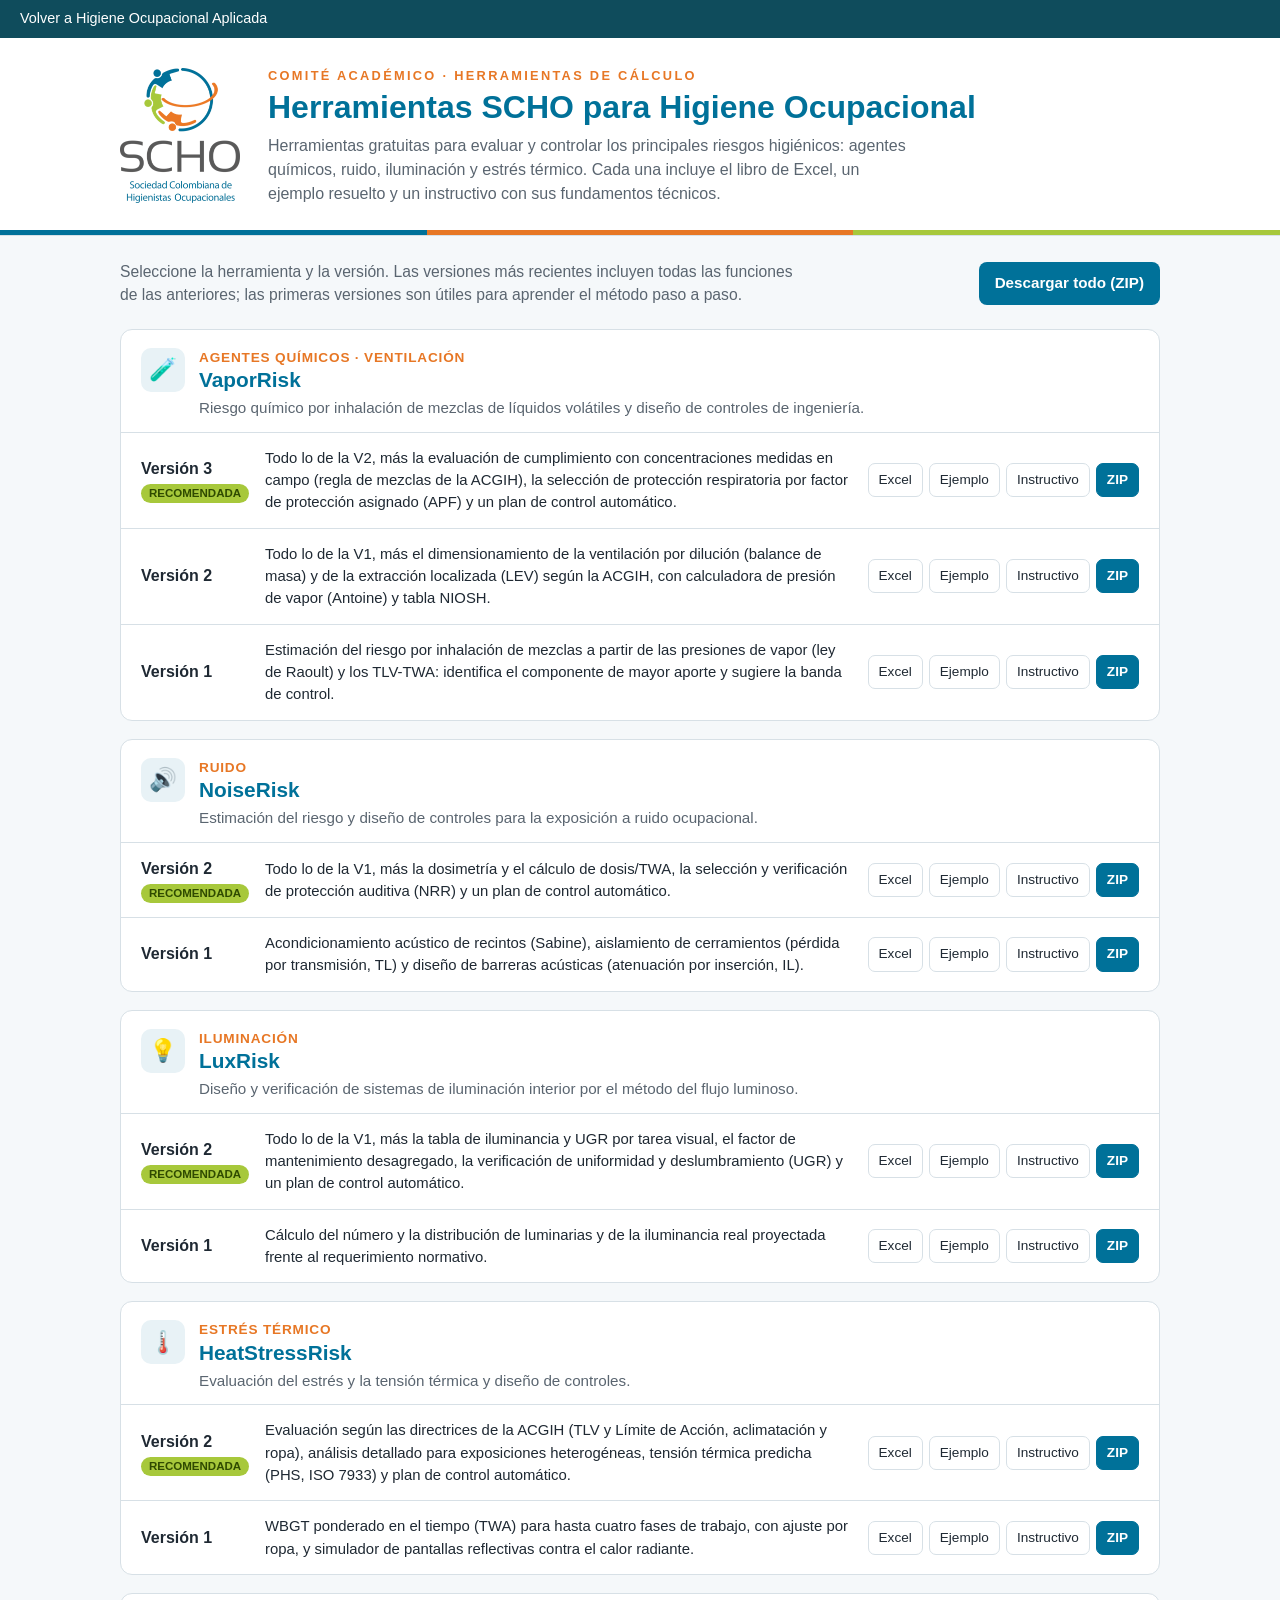
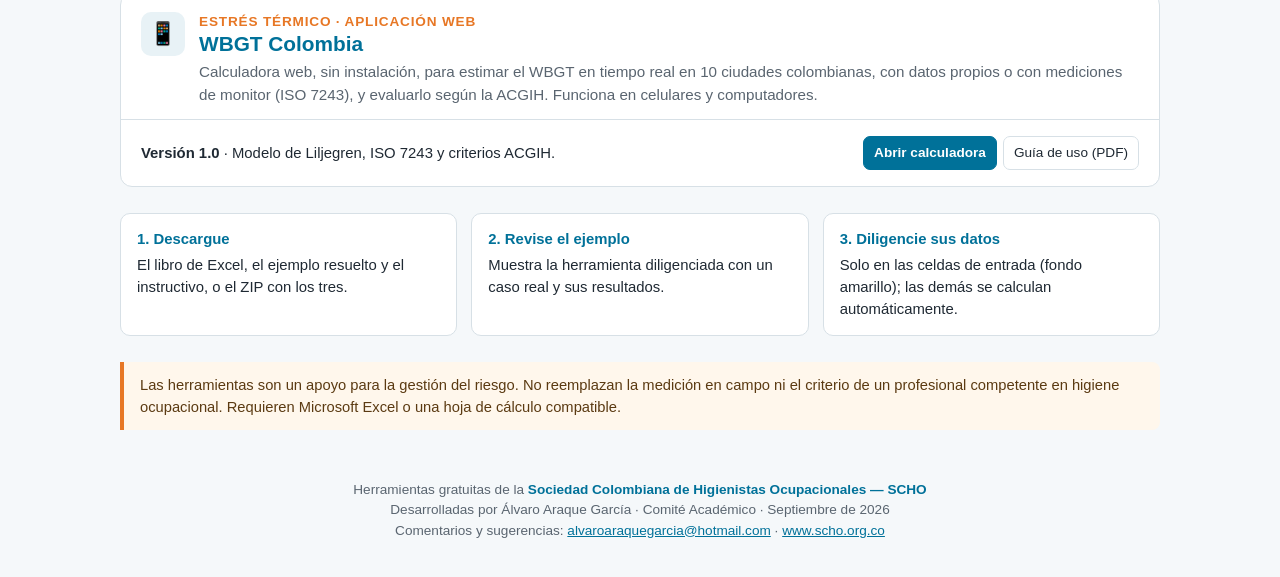
==== herramientas/index.html @ 8128efe5 "Add files via upload" ====
<!DOCTYPE html>
<html lang="es">
<head>
<meta charset="UTF-8">
<meta name="viewport" content="width=device-width, initial-scale=1.0">
<title>Herramientas SCHO · Cálculo para Higiene Ocupacional</title>
<meta name="description" content="Herramientas gratuitas de la Sociedad Colombiana de Higienistas Ocupacionales (SCHO) para evaluar y controlar riesgos higiénicos: agentes químicos, ruido, iluminación y estrés térmico.">
<meta property="og:title" content="Herramientas SCHO · Cálculo para Higiene Ocupacional">
<meta property="og:description" content="Herramientas gratuitas para evaluar y controlar riesgos químicos, ruido, iluminación y estrés térmico. Excel, ejemplos resueltos e instructivos.">
<meta property="og:image" content="logo-scho.png">
<meta property="og:type" content="website">
<link rel="icon" type="image/png" href="favicon.png">
<style>
:root{--blue:#007199;--blue-d:#005574;--tint:#e8f2f6;--orange:#e77725;--green:#a7c83b;--ink:#1f2933;--muted:#5a6570;--line:#d7e0e6;--bg:#f5f8fa}
*{box-sizing:border-box;margin:0;padding:0}
body{font-family:Calibri,"Segoe UI",Carlito,"Helvetica Neue",Arial,sans-serif;color:var(--ink);background:var(--bg);line-height:1.5}
a{color:var(--blue)}
.hero{background:#fff;border-bottom:1px solid var(--line)}
.hero .in{max-width:1080px;margin:0 auto;padding:28px 20px 24px;display:flex;gap:28px;align-items:center}
.hero img{width:120px;height:auto;flex:none}
.eyebrow{color:var(--orange);font-weight:700;letter-spacing:.18em;font-size:.8rem}
.hero h1{color:var(--blue);font-size:2rem;line-height:1.15;margin:4px 0 8px}
.hero p{color:var(--muted);max-width:640px}
.bar{display:flex;height:5px}.bar i{flex:1}.bar i:nth-child(1){background:var(--blue)}.bar i:nth-child(2){background:var(--orange)}.bar i:nth-child(3){background:var(--green)}
main{max-width:1080px;margin:0 auto;padding:24px 20px 10px}
.intro{display:flex;flex-wrap:wrap;gap:12px;align-items:center;justify-content:space-between;margin-bottom:22px}
.intro p{color:var(--muted);max-width:680px;font-size:.98rem}
.btn{display:inline-block;background:var(--blue);color:#fff;text-decoration:none;font-weight:700;padding:10px 16px;border-radius:8px;font-size:.95rem;white-space:nowrap}
.btn:hover{background:var(--blue-d)}
.btn.sec{background:#fff;color:var(--blue);border:1px solid var(--blue)}
.btn.sec:hover{background:var(--tint)}
.tool{background:#fff;border:1px solid var(--line);border-radius:12px;margin-bottom:18px;overflow:hidden}
.th{display:flex;gap:14px;align-items:flex-start;padding:18px 20px 12px;border-bottom:1px solid var(--line)}
.ic{flex:none;width:44px;height:44px;border-radius:10px;background:var(--tint);display:flex;align-items:center;justify-content:center;font-size:1.4rem}
.th h2{font-size:1.3rem;color:var(--blue);line-height:1.2}
.th .area{font-size:.85rem;color:var(--orange);font-weight:700;letter-spacing:.06em;text-transform:uppercase}
.th p{color:var(--muted);font-size:.95rem;margin-top:4px}
.ver{display:grid;grid-template-columns:110px 1fr auto;gap:14px;align-items:center;padding:14px 20px;border-bottom:1px solid var(--line)}
.ver:last-child{border-bottom:0}
.vtag{font-weight:700;color:var(--ink)}
.vtag small{display:block;font-weight:700;font-size:.72rem;color:#fff;background:var(--green);border-radius:999px;padding:1px 8px;width:max-content;margin-top:3px;color:#2f4a00}
.vdesc{font-size:.93rem;color:var(--ink)}
.dl{display:flex;flex-wrap:wrap;gap:6px;justify-content:flex-end}
.dl a{font-size:.85rem;text-decoration:none;border:1px solid var(--line);border-radius:7px;padding:6px 10px;color:var(--ink);background:#fff;white-space:nowrap}
.dl a:hover{border-color:var(--blue);color:var(--blue)}
.dl a.zip{background:var(--blue);border-color:var(--blue);color:#fff;font-weight:700}
.dl a.zip:hover{background:var(--blue-d)}
.web{padding:16px 20px;display:flex;gap:10px;flex-wrap:wrap;align-items:center;justify-content:space-between}
.how{display:grid;grid-template-columns:repeat(auto-fit,minmax(220px,1fr));gap:14px;margin:26px 0}
.how div{background:#fff;border:1px solid var(--line);border-radius:10px;padding:14px 16px;font-size:.93rem}
.how b{color:var(--blue);display:block;margin-bottom:3px}
.note{background:#fff7ec;border-left:4px solid var(--orange);padding:12px 16px;border-radius:0 8px 8px 0;font-size:.92rem;color:#5b3a12;margin-bottom:22px}
footer{max-width:1080px;margin:0 auto;padding:18px 20px 36px;font-size:.85rem;color:var(--muted);text-align:center}
footer b{color:var(--blue)}
@media (max-width:720px){
  .hero .in{flex-direction:column;text-align:center;gap:12px}.hero img{width:96px}.hero h1{font-size:1.6rem}
  .ver{grid-template-columns:1fr;gap:8px}.dl{justify-content:flex-start}
}
</style>
</head>
<body>
<div style="background:#0F4C5C;padding:8px 20px;font-size:.9rem"><a href="../" style="color:#fff;text-decoration:none">Volver a Higiene Ocupacional Aplicada</a></div>
<header class="hero">
  <div class="in">
    <img src="logo-scho.png" alt="Sociedad Colombiana de Higienistas Ocupacionales — SCHO">
    <div>
      <div class="eyebrow">COMITÉ ACADÉMICO · HERRAMIENTAS DE CÁLCULO</div>
      <h1>Herramientas SCHO para Higiene Ocupacional</h1>
      <p>Herramientas gratuitas para evaluar y controlar los principales riesgos higiénicos: agentes químicos, ruido, iluminación y estrés térmico. Cada una incluye el libro de Excel, un ejemplo resuelto y un instructivo con sus fundamentos técnicos.</p>
    </div>
  </div>
  <div class="bar"><i></i><i></i><i></i></div>
</header>

<main>
  <div class="intro">
    <p>Seleccione la herramienta y la versión. Las versiones más recientes incluyen todas las funciones de las anteriores; las primeras versiones son útiles para aprender el método paso a paso.</p>
    <a class="btn" href="descargas/Herramientas_SCHO_completo.zip" download>Descargar todo (ZIP)</a>
  </div>

  <!-- VaporRisk -->
  <section class="tool" id="vaporrisk">
    <div class="th"><div class="ic">🧪</div><div>
      <div class="area">Agentes químicos · Ventilación</div>
      <h2>VaporRisk</h2>
      <p>Riesgo químico por inhalación de mezclas de líquidos volátiles y diseño de controles de ingeniería.</p></div></div>
    <div class="ver"><div class="vtag">Versión 3<small>RECOMENDADA</small></div>
      <div class="vdesc">Todo lo de la V2, más la evaluación de cumplimiento con concentraciones medidas en campo (regla de mezclas de la ACGIH), la selección de protección respiratoria por factor de protección asignado (APF) y un plan de control automático.</div>
      <div class="dl"><a href="descargas/VaporRisk_V3.xlsx" download>Excel</a><a href="descargas/VaporRisk_V3_Ejemplo.xlsx" download>Ejemplo</a><a href="descargas/VaporRisk_V3_Instructivo.pdf" target="_blank" rel="noopener">Instructivo</a><a class="zip" href="descargas/VaporRisk_V3.zip" download>ZIP</a></div></div>
    <div class="ver"><div class="vtag">Versión 2</div>
      <div class="vdesc">Todo lo de la V1, más el dimensionamiento de la ventilación por dilución (balance de masa) y de la extracción localizada (LEV) según la ACGIH, con calculadora de presión de vapor (Antoine) y tabla NIOSH.</div>
      <div class="dl"><a href="descargas/VaporRisk_V2.xlsx" download>Excel</a><a href="descargas/VaporRisk_V2_Ejemplo.xlsx" download>Ejemplo</a><a href="descargas/VaporRisk_V2_Instructivo.pdf" target="_blank" rel="noopener">Instructivo</a><a class="zip" href="descargas/VaporRisk_V2.zip" download>ZIP</a></div></div>
    <div class="ver"><div class="vtag">Versión 1</div>
      <div class="vdesc">Estimación del riesgo por inhalación de mezclas a partir de las presiones de vapor (ley de Raoult) y los TLV-TWA: identifica el componente de mayor aporte y sugiere la banda de control.</div>
      <div class="dl"><a href="descargas/VaporRisk_V1.xlsx" download>Excel</a><a href="descargas/VaporRisk_V1_Ejemplo.xlsx" download>Ejemplo</a><a href="descargas/VaporRisk_V1_Instructivo.pdf" target="_blank" rel="noopener">Instructivo</a><a class="zip" href="descargas/VaporRisk_V1.zip" download>ZIP</a></div></div>
  </section>

  <!-- NoiseRisk -->
  <section class="tool" id="noiserisk">
    <div class="th"><div class="ic">🔊</div><div>
      <div class="area">Ruido</div>
      <h2>NoiseRisk</h2>
      <p>Estimación del riesgo y diseño de controles para la exposición a ruido ocupacional.</p></div></div>
    <div class="ver"><div class="vtag">Versión 2<small>RECOMENDADA</small></div>
      <div class="vdesc">Todo lo de la V1, más la dosimetría y el cálculo de dosis/TWA, la selección y verificación de protección auditiva (NRR) y un plan de control automático.</div>
      <div class="dl"><a href="descargas/NoiseRisk_V2.xlsx" download>Excel</a><a href="descargas/NoiseRisk_V2_Ejemplo.xlsx" download>Ejemplo</a><a href="descargas/NoiseRisk_V2_Instructivo.pdf" target="_blank" rel="noopener">Instructivo</a><a class="zip" href="descargas/NoiseRisk_V2.zip" download>ZIP</a></div></div>
    <div class="ver"><div class="vtag">Versión 1</div>
      <div class="vdesc">Acondicionamiento acústico de recintos (Sabine), aislamiento de cerramientos (pérdida por transmisión, TL) y diseño de barreras acústicas (atenuación por inserción, IL).</div>
      <div class="dl"><a href="descargas/NoiseRisk_V1.xlsx" download>Excel</a><a href="descargas/NoiseRisk_V1_Ejemplo.xlsx" download>Ejemplo</a><a href="descargas/NoiseRisk_V1_Instructivo.pdf" target="_blank" rel="noopener">Instructivo</a><a class="zip" href="descargas/NoiseRisk_V1.zip" download>ZIP</a></div></div>
  </section>

  <!-- LuxRisk -->
  <section class="tool" id="luxrisk">
    <div class="th"><div class="ic">💡</div><div>
      <div class="area">Iluminación</div>
      <h2>LuxRisk</h2>
      <p>Diseño y verificación de sistemas de iluminación interior por el método del flujo luminoso.</p></div></div>
    <div class="ver"><div class="vtag">Versión 2<small>RECOMENDADA</small></div>
      <div class="vdesc">Todo lo de la V1, más la tabla de iluminancia y UGR por tarea visual, el factor de mantenimiento desagregado, la verificación de uniformidad y deslumbramiento (UGR) y un plan de control automático.</div>
      <div class="dl"><a href="descargas/LuxRisk_V2.xlsx" download>Excel</a><a href="descargas/LuxRisk_V2_Ejemplo.xlsx" download>Ejemplo</a><a href="descargas/LuxRisk_V2_Instructivo.pdf" target="_blank" rel="noopener">Instructivo</a><a class="zip" href="descargas/LuxRisk_V2.zip" download>ZIP</a></div></div>
    <div class="ver"><div class="vtag">Versión 1</div>
      <div class="vdesc">Cálculo del número y la distribución de luminarias y de la iluminancia real proyectada frente al requerimiento normativo.</div>
      <div class="dl"><a href="descargas/LuxRisk_V1.xlsx" download>Excel</a><a href="descargas/LuxRisk_V1_Ejemplo.xlsx" download>Ejemplo</a><a href="descargas/LuxRisk_V1_Instructivo.pdf" target="_blank" rel="noopener">Instructivo</a><a class="zip" href="descargas/LuxRisk_V1.zip" download>ZIP</a></div></div>
  </section>

  <!-- HeatStressRisk -->
  <section class="tool" id="heatstressrisk">
    <div class="th"><div class="ic">🌡️</div><div>
      <div class="area">Estrés térmico</div>
      <h2>HeatStressRisk</h2>
      <p>Evaluación del estrés y la tensión térmica y diseño de controles.</p></div></div>
    <div class="ver"><div class="vtag">Versión 2<small>RECOMENDADA</small></div>
      <div class="vdesc">Evaluación según las directrices de la ACGIH (TLV y Límite de Acción, aclimatación y ropa), análisis detallado para exposiciones heterogéneas, tensión térmica predicha (PHS, ISO 7933) y plan de control automático.</div>
      <div class="dl"><a href="descargas/HeatStressRisk_V2.xlsx" download>Excel</a><a href="descargas/HeatStressRisk_V2_Ejemplo.xlsx" download>Ejemplo</a><a href="descargas/HeatStressRisk_V2_Instructivo.pdf" target="_blank" rel="noopener">Instructivo</a><a class="zip" href="descargas/HeatStressRisk_V2.zip" download>ZIP</a></div></div>
    <div class="ver"><div class="vtag">Versión 1</div>
      <div class="vdesc">WBGT ponderado en el tiempo (TWA) para hasta cuatro fases de trabajo, con ajuste por ropa, y simulador de pantallas reflectivas contra el calor radiante.</div>
      <div class="dl"><a href="descargas/HeatStressRisk_V1.xlsx" download>Excel</a><a href="descargas/HeatStressRisk_V1_Ejemplo.xlsx" download>Ejemplo</a><a href="descargas/HeatStressRisk_V1_Instructivo.pdf" target="_blank" rel="noopener">Instructivo</a><a class="zip" href="descargas/HeatStressRisk_V1.zip" download>ZIP</a></div></div>
  </section>

  <!-- WBGT Colombia -->
  <section class="tool" id="wbgt">
    <div class="th"><div class="ic">📱</div><div>
      <div class="area">Estrés térmico · Aplicación web</div>
      <h2>WBGT Colombia</h2>
      <p>Calculadora web, sin instalación, para estimar el WBGT en tiempo real en 10 ciudades colombianas, con datos propios o con mediciones de monitor (ISO 7243), y evaluarlo según la ACGIH. Funciona en celulares y computadores.</p></div></div>
    <div class="web">
      <div class="vdesc"><b>Versión 1.0</b> · Modelo de Liljegren, ISO 7243 y criterios ACGIH.</div>
      <div class="dl"><a class="zip" href="https://alvaroaraquegarcia-hue.github.io/wbgt-colombia/" target="_blank" rel="noopener">Abrir calculadora</a><a href="descargas/WBGT_Colombia_V1_Guia.pdf" target="_blank" rel="noopener">Guía de uso (PDF)</a></div>
    </div>
  </section>

  <div class="how">
    <div><b>1. Descargue</b>El libro de Excel, el ejemplo resuelto y el instructivo, o el ZIP con los tres.</div>
    <div><b>2. Revise el ejemplo</b>Muestra la herramienta diligenciada con un caso real y sus resultados.</div>
    <div><b>3. Diligencie sus datos</b>Solo en las celdas de entrada (fondo amarillo); las demás se calculan automáticamente.</div>
  </div>

  <div class="note">Las herramientas son un apoyo para la gestión del riesgo. No reemplazan la medición en campo ni el criterio de un profesional competente en higiene ocupacional. Requieren Microsoft Excel o una hoja de cálculo compatible.</div>
</main>

<footer>
  Herramientas gratuitas de la <b>Sociedad Colombiana de Higienistas Ocupacionales — SCHO</b><br>
  Desarrolladas por Álvaro Araque García · Comité Académico · Septiembre de 2026<br>
  Comentarios y sugerencias: <a href="mailto:alvaroaraquegarcia@hotmail.com">alvaroaraquegarcia@hotmail.com</a> · <a href="https://www.scho.org.co/">www.scho.org.co</a>
</footer>
</body>
</html>
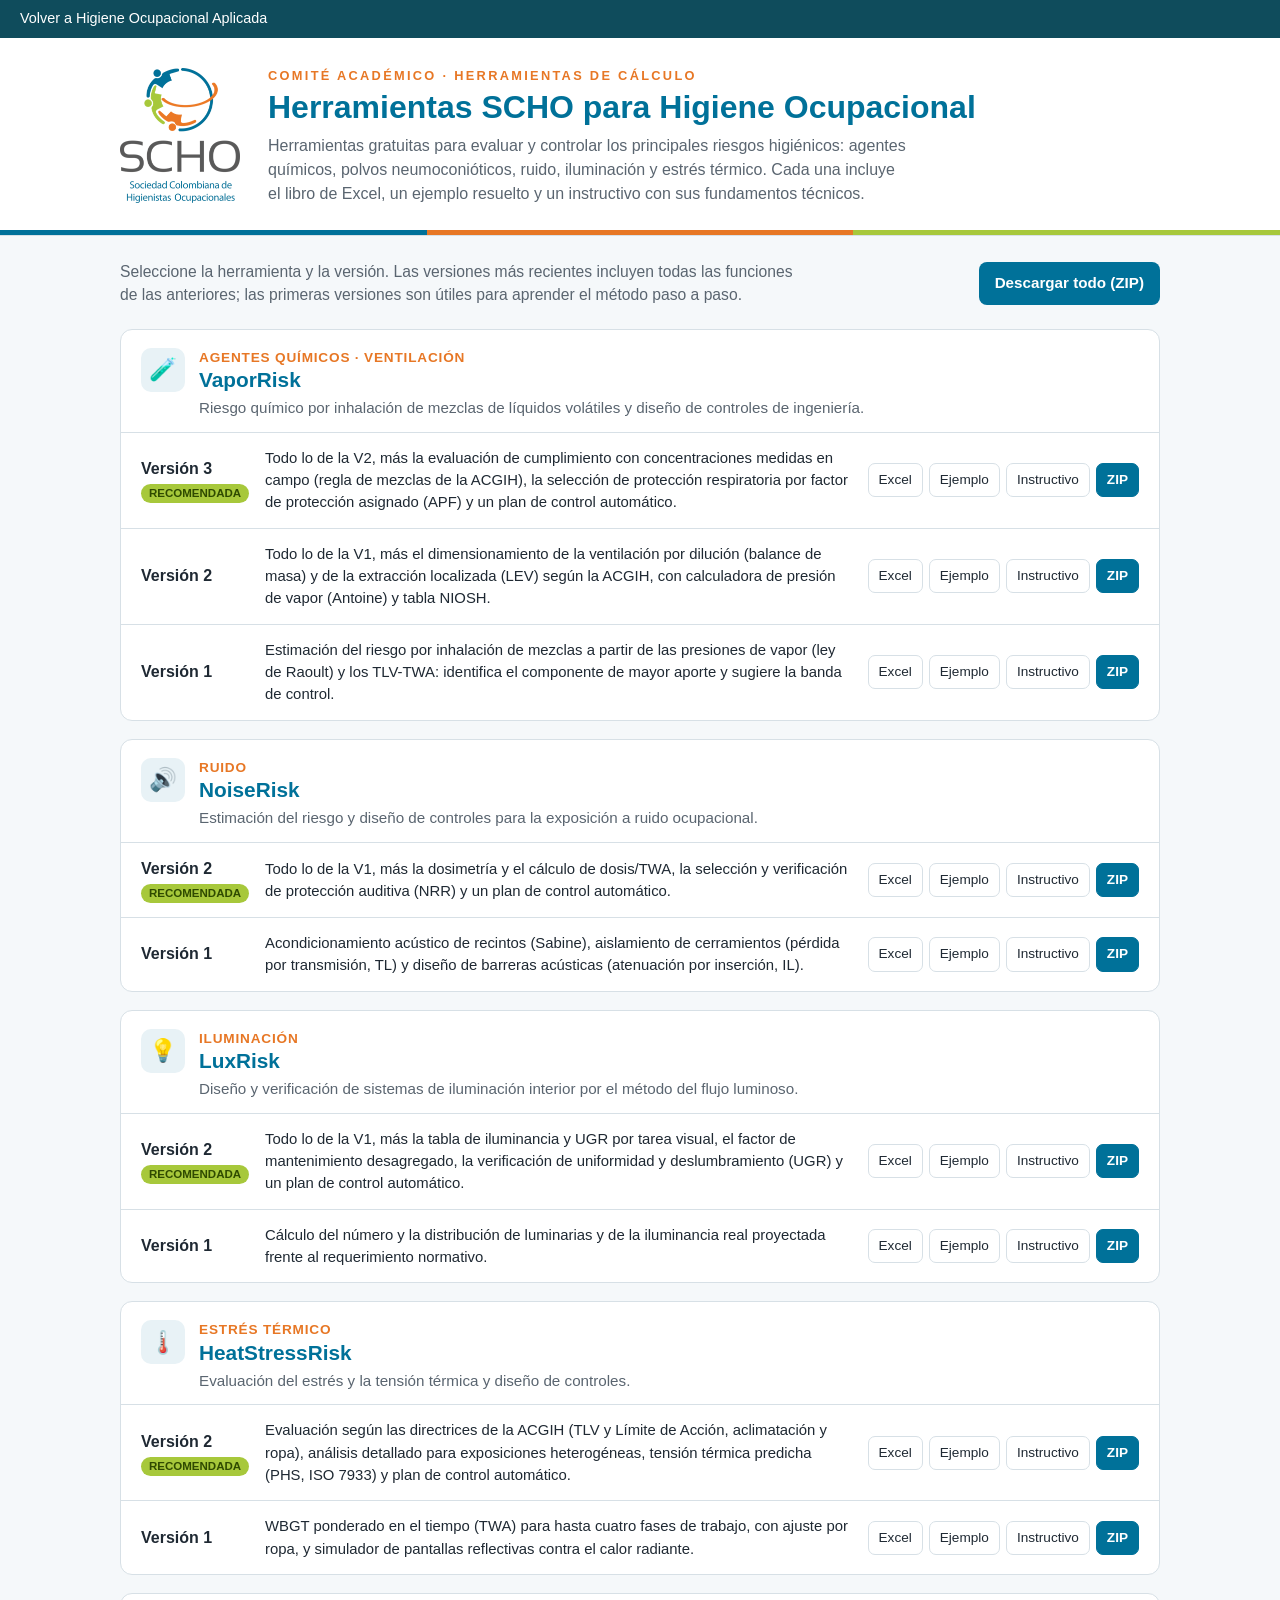
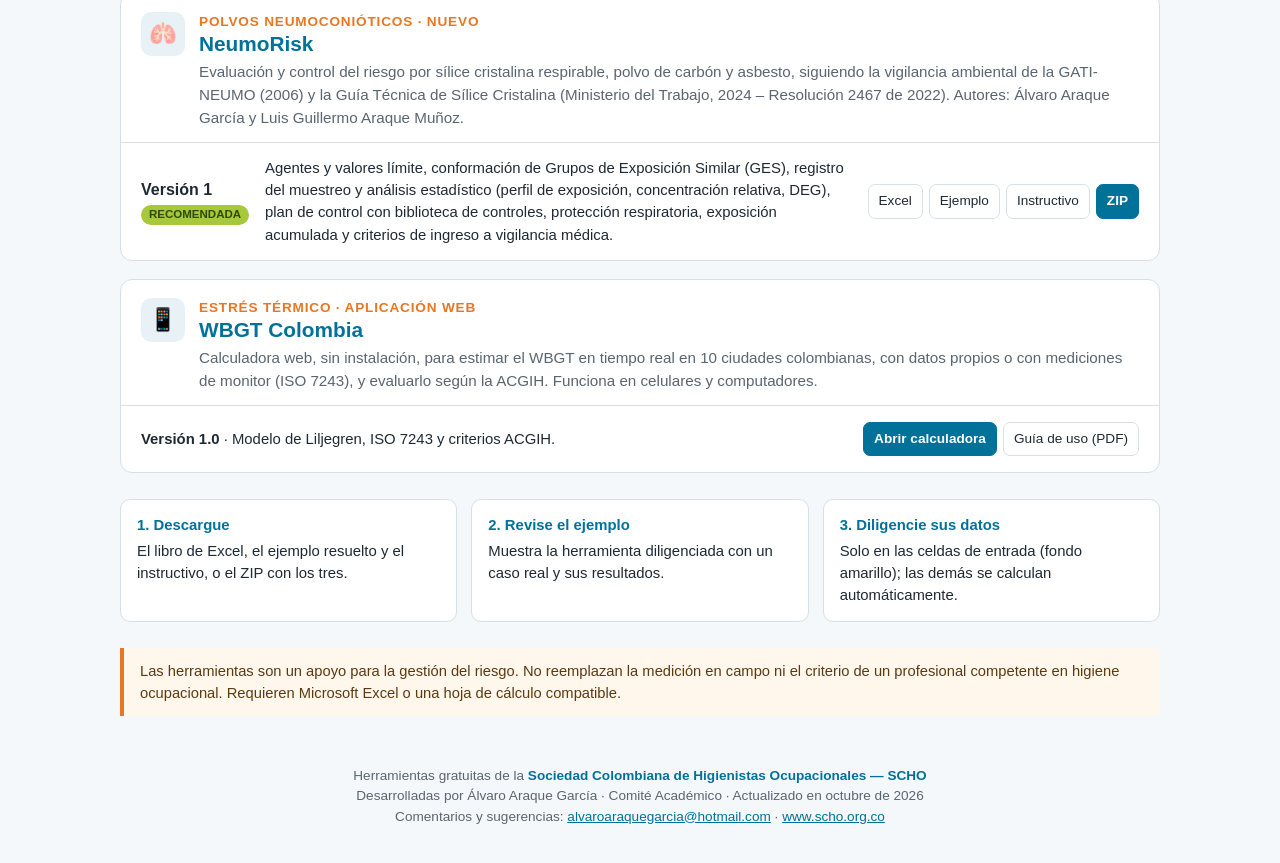
==== commit 0341742a: "Add files via upload" ====
--- a/herramientas/index.html
+++ b/herramientas/index.html
@@ -4,7 +4,7 @@
 <meta charset="UTF-8">
 <meta name="viewport" content="width=device-width, initial-scale=1.0">
 <title>Herramientas SCHO · Cálculo para Higiene Ocupacional</title>
-<meta name="description" content="Herramientas gratuitas de la Sociedad Colombiana de Higienistas Ocupacionales (SCHO) para evaluar y controlar riesgos higiénicos: agentes químicos, ruido, iluminación y estrés térmico.">
+<meta name="description" content="Herramientas gratuitas de la Sociedad Colombiana de Higienistas Ocupacionales (SCHO) para evaluar y controlar riesgos higiénicos: agentes químicos, polvos neumoconióticos, ruido, iluminación y estrés térmico.">
 <meta property="og:title" content="Herramientas SCHO · Cálculo para Higiene Ocupacional">
 <meta property="og:description" content="Herramientas gratuitas para evaluar y controlar riesgos químicos, ruido, iluminación y estrés térmico. Excel, ejemplos resueltos e instructivos.">
 <meta property="og:image" content="logo-scho.png">
@@ -66,7 +66,7 @@
     <div>
       <div class="eyebrow">COMITÉ ACADÉMICO · HERRAMIENTAS DE CÁLCULO</div>
       <h1>Herramientas SCHO para Higiene Ocupacional</h1>
-      <p>Herramientas gratuitas para evaluar y controlar los principales riesgos higiénicos: agentes químicos, ruido, iluminación y estrés térmico. Cada una incluye el libro de Excel, un ejemplo resuelto y un instructivo con sus fundamentos técnicos.</p>
+      <p>Herramientas gratuitas para evaluar y controlar los principales riesgos higiénicos: agentes químicos, polvos neumoconióticos, ruido, iluminación y estrés térmico. Cada una incluye el libro de Excel, un ejemplo resuelto y un instructivo con sus fundamentos técnicos.</p>
     </div>
   </div>
   <div class="bar"><i></i><i></i><i></i></div>
@@ -137,6 +137,17 @@
       <div class="dl"><a href="descargas/HeatStressRisk_V1.xlsx" download>Excel</a><a href="descargas/HeatStressRisk_V1_Ejemplo.xlsx" download>Ejemplo</a><a href="descargas/HeatStressRisk_V1_Instructivo.pdf" target="_blank" rel="noopener">Instructivo</a><a class="zip" href="descargas/HeatStressRisk_V1.zip" download>ZIP</a></div></div>
   </section>
 
+  <!-- NeumoRisk -->
+  <section class="tool" id="neumorisk">
+    <div class="th"><div class="ic">🫁</div><div>
+      <div class="area">Polvos neumoconióticos · Nuevo</div>
+      <h2>NeumoRisk</h2>
+      <p>Evaluación y control del riesgo por sílice cristalina respirable, polvo de carbón y asbesto, siguiendo la vigilancia ambiental de la GATI-NEUMO (2006) y la Guía Técnica de Sílice Cristalina (Ministerio del Trabajo, 2024 – Resolución 2467 de 2022). Autores: Álvaro Araque García y Luis Guillermo Araque Muñoz.</p></div></div>
+    <div class="ver"><div class="vtag">Versión 1<small>RECOMENDADA</small></div>
+      <div class="vdesc">Agentes y valores límite, conformación de Grupos de Exposición Similar (GES), registro del muestreo y análisis estadístico (perfil de exposición, concentración relativa, DEG), plan de control con biblioteca de controles, protección respiratoria, exposición acumulada y criterios de ingreso a vigilancia médica.</div>
+      <div class="dl"><a href="descargas/NeumoRisk_V1.xlsx" download>Excel</a><a href="descargas/NeumoRisk_V1_Ejemplo.xlsx" download>Ejemplo</a><a href="descargas/NeumoRisk_V1_Instructivo.pdf" target="_blank" rel="noopener">Instructivo</a><a class="zip" href="descargas/NeumoRisk_V1.zip" download>ZIP</a></div></div>
+  </section>
+
   <!-- WBGT Colombia -->
   <section class="tool" id="wbgt">
     <div class="th"><div class="ic">📱</div><div>
@@ -160,7 +171,7 @@
 
 <footer>
   Herramientas gratuitas de la <b>Sociedad Colombiana de Higienistas Ocupacionales — SCHO</b><br>
-  Desarrolladas por Álvaro Araque García · Comité Académico · Septiembre de 2026<br>
+  Desarrolladas por Álvaro Araque García · Comité Académico · Actualizado en octubre de 2026<br>
   Comentarios y sugerencias: <a href="mailto:alvaroaraquegarcia@hotmail.com">alvaroaraquegarcia@hotmail.com</a> · <a href="https://www.scho.org.co/">www.scho.org.co</a>
 </footer>
 </body>
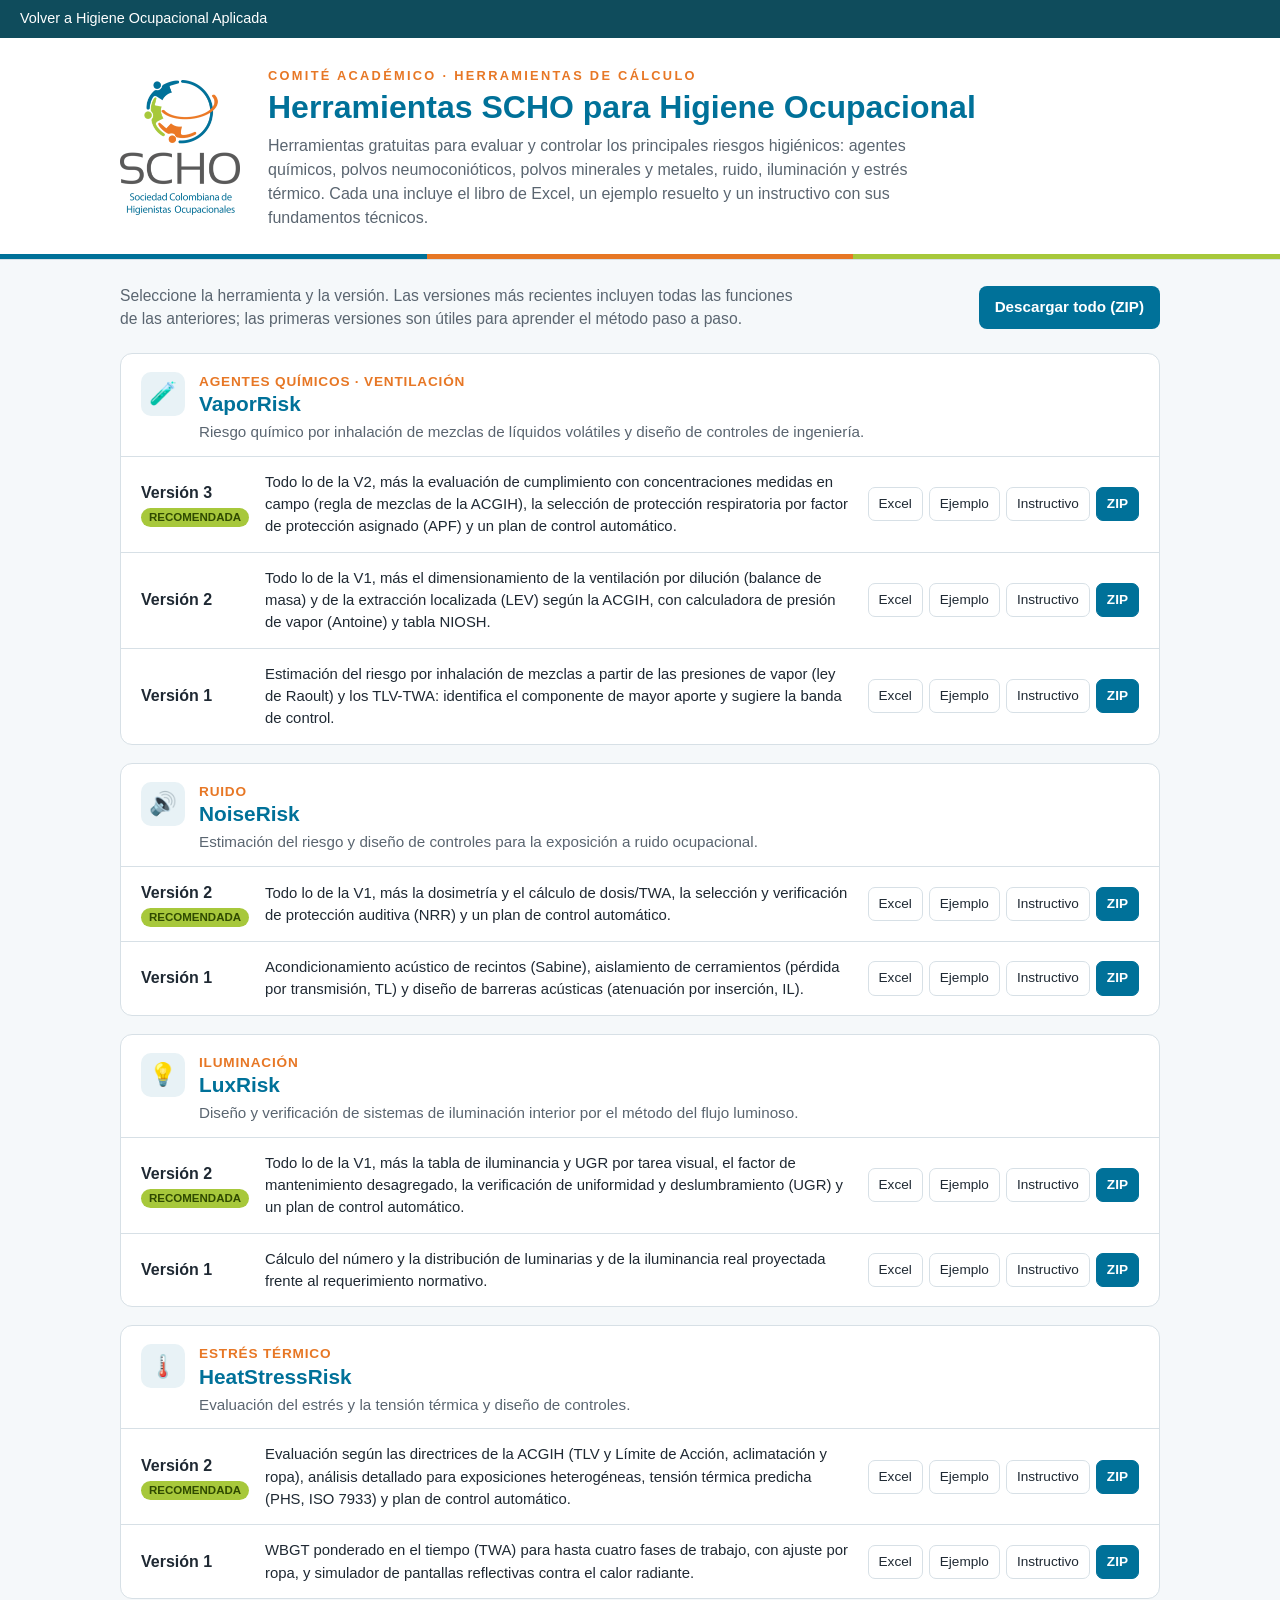
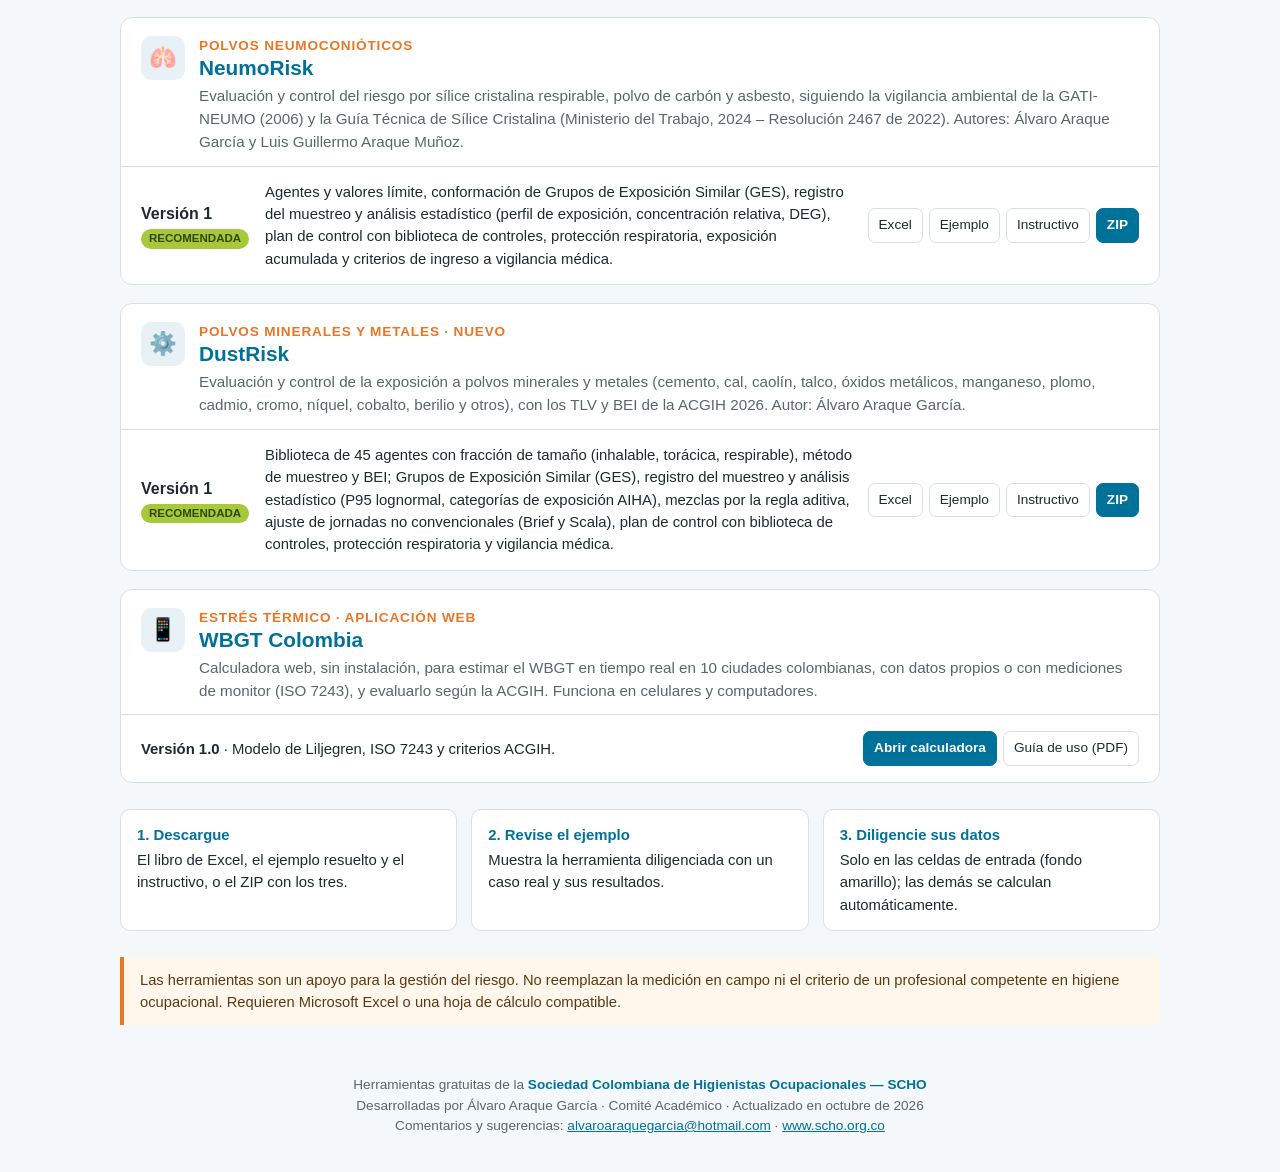
==== commit adf5477e: "Add files via upload" ====
--- a/herramientas/index.html
+++ b/herramientas/index.html
@@ -4,7 +4,7 @@
 <meta charset="UTF-8">
 <meta name="viewport" content="width=device-width, initial-scale=1.0">
 <title>Herramientas SCHO · Cálculo para Higiene Ocupacional</title>
-<meta name="description" content="Herramientas gratuitas de la Sociedad Colombiana de Higienistas Ocupacionales (SCHO) para evaluar y controlar riesgos higiénicos: agentes químicos, polvos neumoconióticos, ruido, iluminación y estrés térmico.">
+<meta name="description" content="Herramientas gratuitas de la Sociedad Colombiana de Higienistas Ocupacionales (SCHO) para evaluar y controlar riesgos higiénicos: agentes químicos, polvos neumoconióticos, polvos minerales y metales, ruido, iluminación y estrés térmico.">
 <meta property="og:title" content="Herramientas SCHO · Cálculo para Higiene Ocupacional">
 <meta property="og:description" content="Herramientas gratuitas para evaluar y controlar riesgos químicos, ruido, iluminación y estrés térmico. Excel, ejemplos resueltos e instructivos.">
 <meta property="og:image" content="logo-scho.png">
@@ -66,7 +66,7 @@
     <div>
       <div class="eyebrow">COMITÉ ACADÉMICO · HERRAMIENTAS DE CÁLCULO</div>
       <h1>Herramientas SCHO para Higiene Ocupacional</h1>
-      <p>Herramientas gratuitas para evaluar y controlar los principales riesgos higiénicos: agentes químicos, polvos neumoconióticos, ruido, iluminación y estrés térmico. Cada una incluye el libro de Excel, un ejemplo resuelto y un instructivo con sus fundamentos técnicos.</p>
+      <p>Herramientas gratuitas para evaluar y controlar los principales riesgos higiénicos: agentes químicos, polvos neumoconióticos, polvos minerales y metales, ruido, iluminación y estrés térmico. Cada una incluye el libro de Excel, un ejemplo resuelto y un instructivo con sus fundamentos técnicos.</p>
     </div>
   </div>
   <div class="bar"><i></i><i></i><i></i></div>
@@ -140,12 +140,23 @@
   <!-- NeumoRisk -->
   <section class="tool" id="neumorisk">
     <div class="th"><div class="ic">🫁</div><div>
-      <div class="area">Polvos neumoconióticos · Nuevo</div>
+      <div class="area">Polvos neumoconióticos</div>
       <h2>NeumoRisk</h2>
       <p>Evaluación y control del riesgo por sílice cristalina respirable, polvo de carbón y asbesto, siguiendo la vigilancia ambiental de la GATI-NEUMO (2006) y la Guía Técnica de Sílice Cristalina (Ministerio del Trabajo, 2024 – Resolución 2467 de 2022). Autores: Álvaro Araque García y Luis Guillermo Araque Muñoz.</p></div></div>
     <div class="ver"><div class="vtag">Versión 1<small>RECOMENDADA</small></div>
       <div class="vdesc">Agentes y valores límite, conformación de Grupos de Exposición Similar (GES), registro del muestreo y análisis estadístico (perfil de exposición, concentración relativa, DEG), plan de control con biblioteca de controles, protección respiratoria, exposición acumulada y criterios de ingreso a vigilancia médica.</div>
       <div class="dl"><a href="descargas/NeumoRisk_V1.xlsx" download>Excel</a><a href="descargas/NeumoRisk_V1_Ejemplo.xlsx" download>Ejemplo</a><a href="descargas/NeumoRisk_V1_Instructivo.pdf" target="_blank" rel="noopener">Instructivo</a><a class="zip" href="descargas/NeumoRisk_V1.zip" download>ZIP</a></div></div>
+  </section>
+
+  <!-- DustRisk -->
+  <section class="tool" id="dustrisk">
+    <div class="th"><div class="ic">⚙️</div><div>
+      <div class="area">Polvos minerales y metales · Nuevo</div>
+      <h2>DustRisk</h2>
+      <p>Evaluación y control de la exposición a polvos minerales y metales (cemento, cal, caolín, talco, óxidos metálicos, manganeso, plomo, cadmio, cromo, níquel, cobalto, berilio y otros), con los TLV y BEI de la ACGIH 2026. Autor: Álvaro Araque García.</p></div></div>
+    <div class="ver"><div class="vtag">Versión 1<small>RECOMENDADA</small></div>
+      <div class="vdesc">Biblioteca de 45 agentes con fracción de tamaño (inhalable, torácica, respirable), método de muestreo y BEI; Grupos de Exposición Similar (GES), registro del muestreo y análisis estadístico (P95 lognormal, categorías de exposición AIHA), mezclas por la regla aditiva, ajuste de jornadas no convencionales (Brief y Scala), plan de control con biblioteca de controles, protección respiratoria y vigilancia médica.</div>
+      <div class="dl"><a href="descargas/DustRisk_V1.xlsx" download>Excel</a><a href="descargas/DustRisk_V1_Ejemplo.xlsx" download>Ejemplo</a><a href="descargas/DustRisk_V1_Instructivo.pdf" target="_blank" rel="noopener">Instructivo</a><a class="zip" href="descargas/DustRisk_V1.zip" download>ZIP</a></div></div>
   </section>
 
   <!-- WBGT Colombia -->
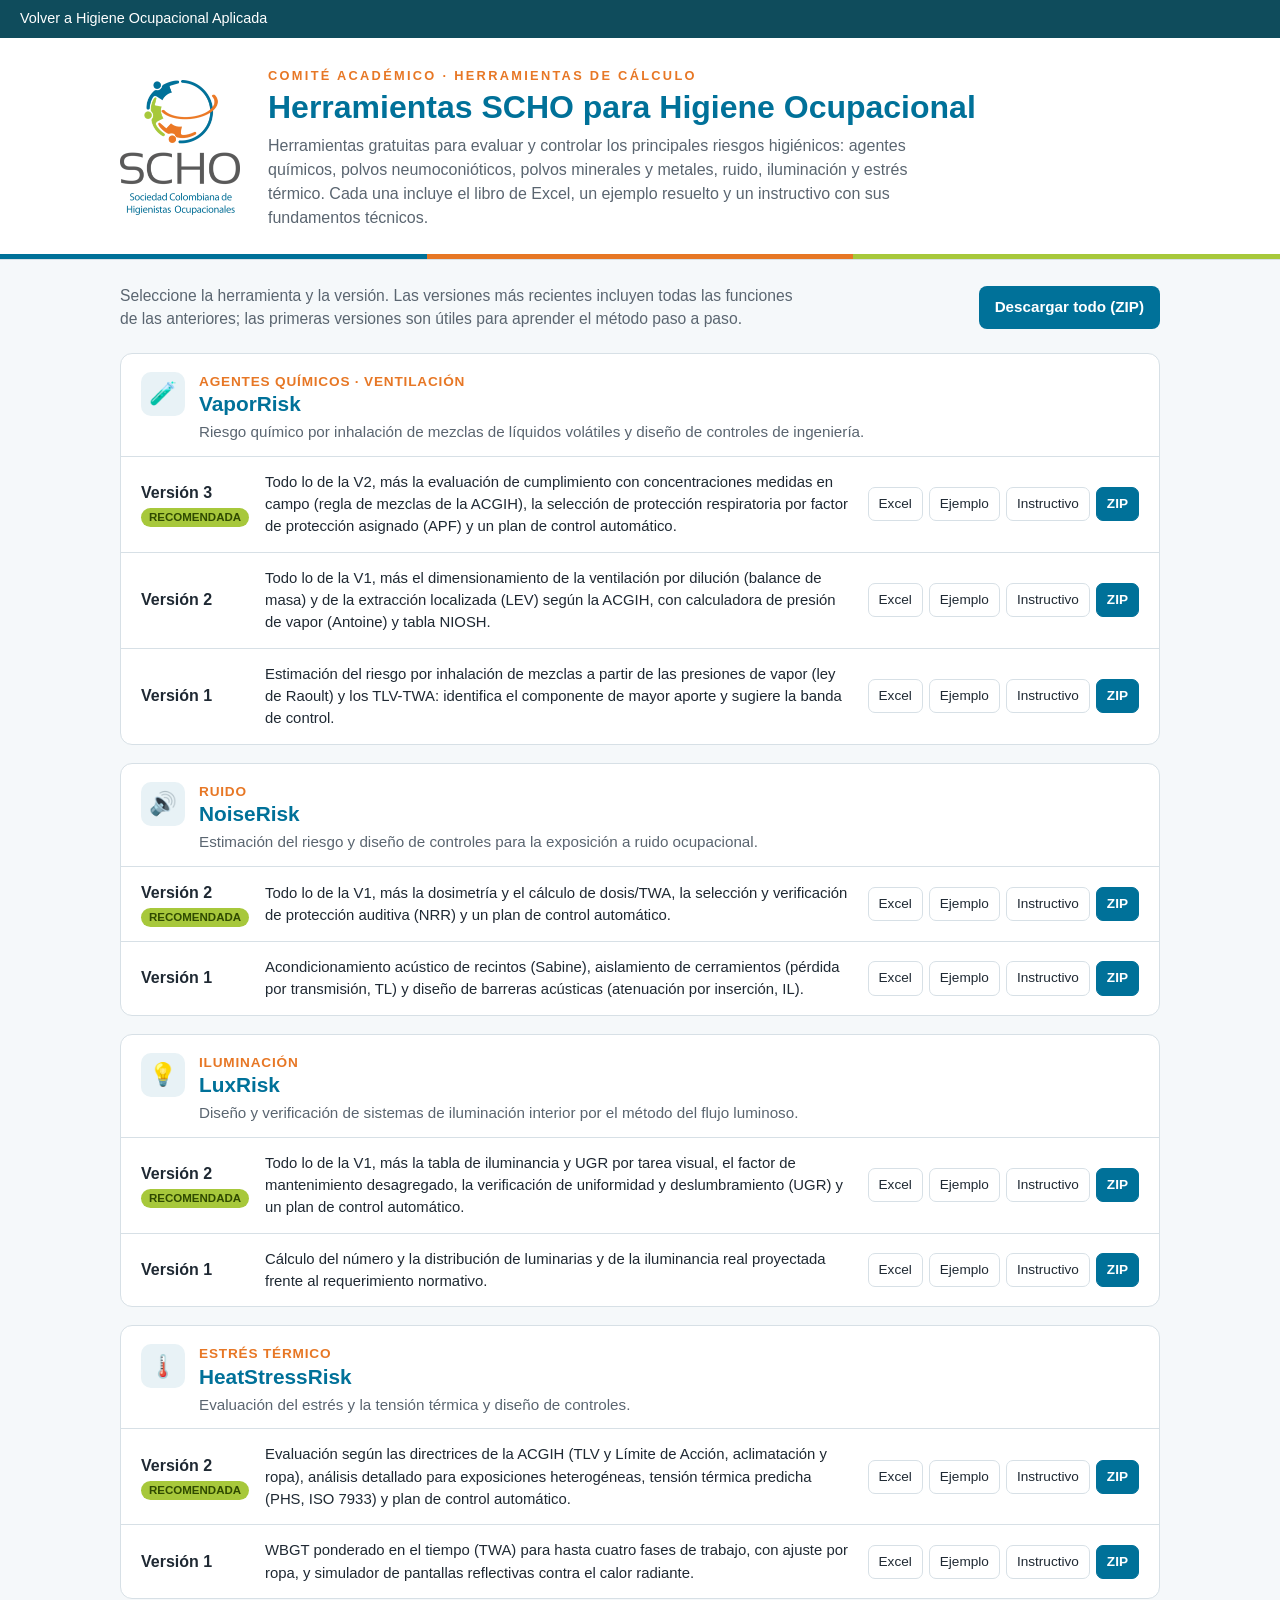
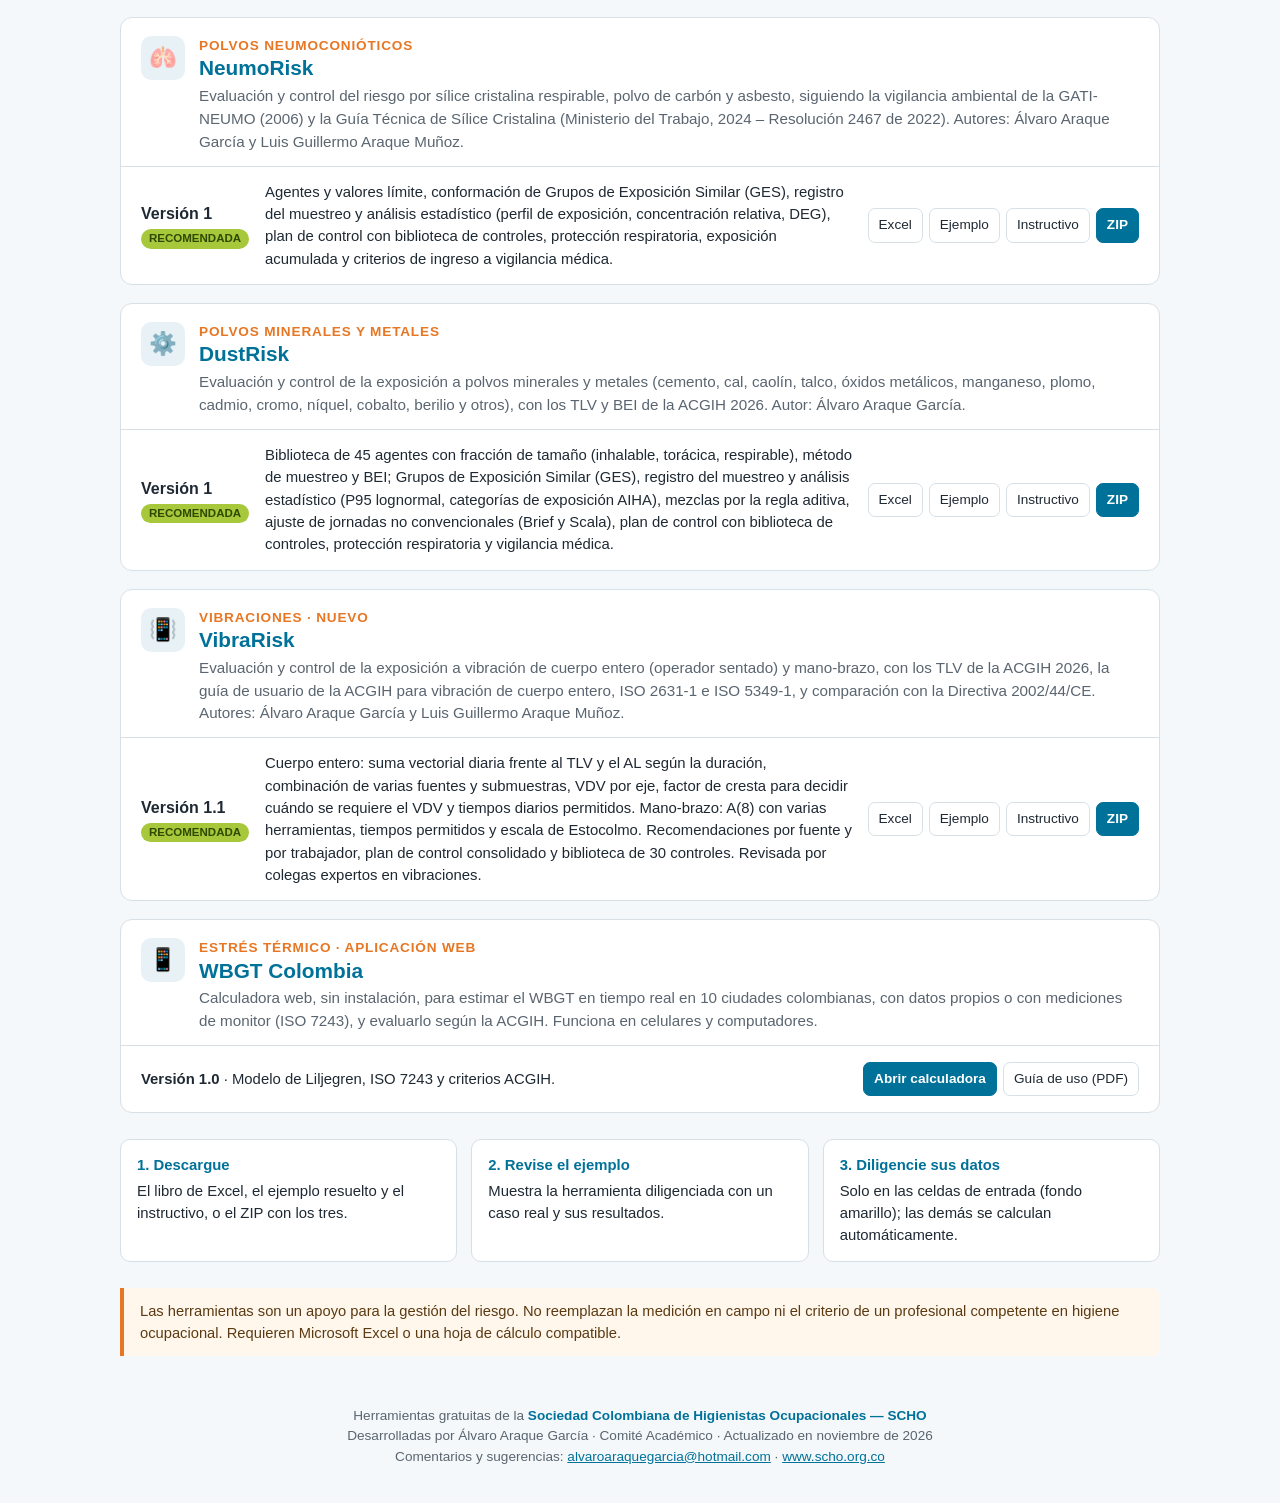
==== commit 3bbd6bf6: "Add files via upload" ====
--- a/herramientas/index.html
+++ b/herramientas/index.html
@@ -151,12 +151,23 @@
   <!-- DustRisk -->
   <section class="tool" id="dustrisk">
     <div class="th"><div class="ic">⚙️</div><div>
-      <div class="area">Polvos minerales y metales · Nuevo</div>
+      <div class="area">Polvos minerales y metales</div>
       <h2>DustRisk</h2>
       <p>Evaluación y control de la exposición a polvos minerales y metales (cemento, cal, caolín, talco, óxidos metálicos, manganeso, plomo, cadmio, cromo, níquel, cobalto, berilio y otros), con los TLV y BEI de la ACGIH 2026. Autor: Álvaro Araque García.</p></div></div>
     <div class="ver"><div class="vtag">Versión 1<small>RECOMENDADA</small></div>
       <div class="vdesc">Biblioteca de 45 agentes con fracción de tamaño (inhalable, torácica, respirable), método de muestreo y BEI; Grupos de Exposición Similar (GES), registro del muestreo y análisis estadístico (P95 lognormal, categorías de exposición AIHA), mezclas por la regla aditiva, ajuste de jornadas no convencionales (Brief y Scala), plan de control con biblioteca de controles, protección respiratoria y vigilancia médica.</div>
       <div class="dl"><a href="descargas/DustRisk_V1.xlsx" download>Excel</a><a href="descargas/DustRisk_V1_Ejemplo.xlsx" download>Ejemplo</a><a href="descargas/DustRisk_V1_Instructivo.pdf" target="_blank" rel="noopener">Instructivo</a><a class="zip" href="descargas/DustRisk_V1.zip" download>ZIP</a></div></div>
+  </section>
+
+  <!-- VibraRisk -->
+  <section class="tool" id="vibrarisk">
+    <div class="th"><div class="ic">📳</div><div>
+      <div class="area">Vibraciones · Nuevo</div>
+      <h2>VibraRisk</h2>
+      <p>Evaluación y control de la exposición a vibración de cuerpo entero (operador sentado) y mano-brazo, con los TLV de la ACGIH 2026, la guía de usuario de la ACGIH para vibración de cuerpo entero, ISO 2631-1 e ISO 5349-1, y comparación con la Directiva 2002/44/CE. Autores: Álvaro Araque García y Luis Guillermo Araque Muñoz.</p></div></div>
+    <div class="ver"><div class="vtag">Versión 1.1<small>RECOMENDADA</small></div>
+      <div class="vdesc">Cuerpo entero: suma vectorial diaria frente al TLV y el AL según la duración, combinación de varias fuentes y submuestras, VDV por eje, factor de cresta para decidir cuándo se requiere el VDV y tiempos diarios permitidos. Mano-brazo: A(8) con varias herramientas, tiempos permitidos y escala de Estocolmo. Recomendaciones por fuente y por trabajador, plan de control consolidado y biblioteca de 30 controles. Revisada por colegas expertos en vibraciones.</div>
+      <div class="dl"><a href="descargas/VibraRisk_V1.1.xlsx" download>Excel</a><a href="descargas/VibraRisk_V1.1_Ejemplo.xlsx" download>Ejemplo</a><a href="descargas/VibraRisk_V1.1_Instructivo.pdf" target="_blank" rel="noopener">Instructivo</a><a class="zip" href="descargas/VibraRisk_V1.1.zip" download>ZIP</a></div></div>
   </section>
 
   <!-- WBGT Colombia -->
@@ -182,7 +193,7 @@
 
 <footer>
   Herramientas gratuitas de la <b>Sociedad Colombiana de Higienistas Ocupacionales — SCHO</b><br>
-  Desarrolladas por Álvaro Araque García · Comité Académico · Actualizado en octubre de 2026<br>
+  Desarrolladas por Álvaro Araque García · Comité Académico · Actualizado en noviembre de 2026<br>
   Comentarios y sugerencias: <a href="mailto:alvaroaraquegarcia@hotmail.com">alvaroaraquegarcia@hotmail.com</a> · <a href="https://www.scho.org.co/">www.scho.org.co</a>
 </footer>
 </body>
